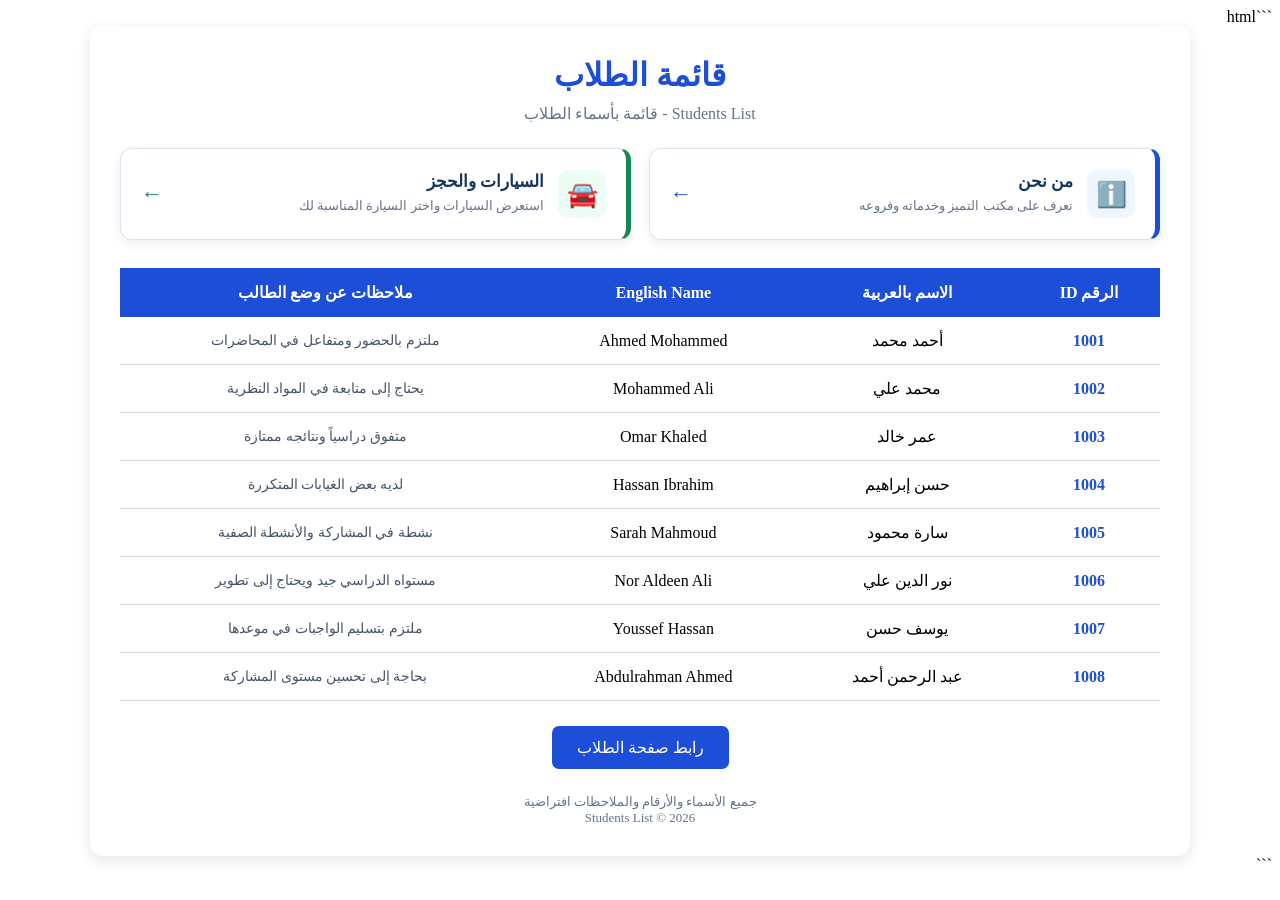
==== index.html @ ab11333c "Rename home.html to index.html" ====
```html
<!DOCTYPE html>
<html lang="ar" dir="rtl">
<head>
    <meta charset="UTF-8">
    <meta name="viewport" content="width=device-width, initial-scale=1.0">
    <title>قائمة الطلاب | Students List</title>

    

    <link rel="stylesheet" href="style.css">
</head>

<body class="students-page">

    <div class="container">

        <h1>قائمة الطلاب</h1>

        <p class="description">
            Students List - قائمة بأسماء الطلاب
        </p>

        
        <nav class="home-page-links" aria-label="روابط صفحات الموقع">
            <a class="home-page-link about-link" href="AboutUs.html">
                <span class="home-link-icon" aria-hidden="true">ℹ️</span>
                <span class="home-link-text">
                    <strong>من نحن</strong>
                    <small>تعرف على مكتب التميز وخدماته وفروعه</small>
                </span>
                <span class="home-link-arrow" aria-hidden="true">←</span>
            </a>

            <a class="home-page-link cars-link" href="Cars.html">
                <span class="home-link-icon" aria-hidden="true">🚘</span>
                <span class="home-link-text">
                    <strong>السيارات والحجز</strong>
                    <small>استعرض السيارات واختر السيارة المناسبة لك</small>
                </span>
                <span class="home-link-arrow" aria-hidden="true">←</span>
            </a>
        </nav>
<table>
            <thead>
                <tr>
                    <th>الرقم ID</th>
                    <th>الاسم بالعربية</th>
                    <th>English Name</th>
                    <th>ملاحظات عن وضع الطالب</th>
                </tr>
            </thead>

            <tbody>
                <tr>
                    <td class="id">1001</td>
                    <td>أحمد محمد</td>
                    <td>Ahmed Mohammed</td>
                    <td class="note">ملتزم بالحضور ومتفاعل في المحاضرات</td>
                </tr>

                <tr>
                    <td class="id">1002</td>
                    <td>محمد علي</td>
                    <td>Mohammed Ali</td>
                    <td class="note">يحتاج إلى متابعة في المواد النظرية</td>
                </tr>

                <tr>
                    <td class="id">1003</td>
                    <td>عمر خالد</td>
                    <td>Omar Khaled</td>
                    <td class="note">متفوق دراسياً ونتائجه ممتازة</td>
                </tr>

                <tr>
                    <td class="id">1004</td>
                    <td>حسن إبراهيم</td>
                    <td>Hassan Ibrahim</td>
                    <td class="note">لديه بعض الغيابات المتكررة</td>
                </tr>

                <tr>
                    <td class="id">1005</td>
                    <td>سارة محمود</td>
                    <td>Sarah Mahmoud</td>
                    <td class="note">نشطة في المشاركة والأنشطة الصفية</td>
                </tr>

                <tr>
                    <td class="id">1006</td>
                    <td>نور الدين علي</td>
                    <td>Nor Aldeen Ali</td>
                    <td class="note">مستواه الدراسي جيد ويحتاج إلى تطوير</td>
                </tr>

                <tr>
                    <td class="id">1007</td>
                    <td>يوسف حسن</td>
                    <td>Youssef Hassan</td>
                    <td class="note">ملتزم بتسليم الواجبات في موعدها</td>
                </tr>

                <tr>
                    <td class="id">1008</td>
                    <td>عبد الرحمن أحمد</td>
                    <td>Abdulrahman Ahmed</td>
                    <td class="note">بحاجة إلى تحسين مستوى المشاركة</td>
                </tr>
            </tbody>
        </table>

        <a href="https://example.com/students"
           class="link" target="_blank">
            رابط صفحة الطلاب
        </a>

        <footer>
            جميع الأسماء والأرقام والملاحظات افتراضية
            <br>
            Students List © 2026
        </footer>

    </div>

</body>
</html>
```
---- style.css ----
/* Shared stylesheet for AboutUs.html, Cars.html and home.html */
/* Each page is scoped by its body class to prevent selector conflicts. */

/* ===== AboutUs.html ===== */

body.about-page * {
margin: 0;
            padding: 0;
            box-sizing: border-box;
}

body.about-page body {
font-family: Tahoma, Arial, sans-serif;
            background: #f4f6f9;
            color: #333;
            line-height: 1.8;
}

body.about-page header {
background: #142b45;
            color: white;
            padding: 20px 8%;
            display: flex;
            justify-content: space-between;
            align-items: center;
            flex-wrap: wrap;
}

body.about-page header h1 {
color: #f5b942;
}

body.about-page nav a {
color: white;
            text-decoration: none;
            margin: 0 12px;
            font-size: 15px;
}

body.about-page nav a:hover {
color: #f5b942;
}

body.about-page .hero {
background: linear-gradient(
                rgba(10, 30, 50, 0.8),
                rgba(10, 30, 50, 0.8)
            ), url("https://images.unsplash.com/photo-1492144534655-ae79c964c9d7?w=1400");
            background-size: cover;
            background-position: center;
            color: white;
            text-align: center;
            padding: 110px 20px;
}

body.about-page .hero h2 {
font-size: 38px;
            margin-bottom: 15px;
            color: #f5b942;
}

body.about-page .hero p {
font-size: 19px;
            margin-bottom: 25px;
}

body.about-page .section {
padding: 55px 8%;
}

body.about-page .section-title {
text-align: center;
            color: #142b45;
            margin-bottom: 35px;
            font-size: 28px;
}

body.about-page .about {
text-align: center;
            max-width: 850px;
            margin: auto;
}

body.about-page .cards {
display: grid;
            grid-template-columns: repeat(auto-fit, minmax(230px, 1fr));
            gap: 25px;
}

body.about-page .card {
background: white;
            padding: 25px;
            border-radius: 12px;
            text-align: center;
            box-shadow: 0 3px 12px rgba(0,0,0,0.08);
            transition: 0.3s;
}

body.about-page .card:hover {
transform: translateY(-6px);
}

body.about-page .card h3 {
color: #142b45;
            margin-bottom: 12px;
}

body.about-page .icon {
font-size: 38px;
            margin-bottom: 10px;
}

body.about-page .branches {
background: #e9eef4;
}

body.about-page .contact {
background: #142b45;
            color: white;
}

body.about-page .contact .section-title {
color: #f5b942;
}

body.about-page .contact .card {
color: #333;
}

body.about-page .contact a {
color: #142b45;
            text-decoration: none;
}

body.about-page footer {
background: #0b1c2d;
            color: white;
            text-align: center;
            padding: 20px;
}

@media (max-width: 700px) {
body.about-page header {
justify-content: center;
                text-align: center;
                gap: 12px;
}

body.about-page nav a {
display: inline-block;
                margin: 5px;
}

body.about-page .hero h2 {
font-size: 27px;
}
}

/* ===== Cars.html ===== */

body.cars-page * {
box-sizing: border-box;
    margin: 0;
    padding: 0;
}

body.cars-page body {
font-family: Arial, sans-serif;
    background: #f1f4f8;
    padding: 30px 15px;
    color: #263445;
}

body.cars-page .container {
max-width: 1150px;
    margin: auto;
}

body.cars-page h1 {
text-align: center;
    color: #17365d;
    margin-bottom: 10px;
}

body.cars-page .description {
text-align: center;
    margin-bottom: 25px;
    color: #667085;
}

body.cars-page .table-wrapper {
overflow-x: auto;
    background: white;
    border-radius: 12px;
    box-shadow: 0 4px 15px #00000012;
}

body.cars-page table {
width: 100%;
    border-collapse: collapse;
    min-width: 850px;
}

body.cars-page th {
background: #17365d;
    color: white;
    padding: 15px 10px;
}

body.cars-page td {
text-align: center;
    padding: 12px 10px;
    border-bottom: 1px solid #e5e7eb;
}

body.cars-page .car-image {
width: 120px;
    height: 75px;
    object-fit: cover;
    border-radius: 8px;
}

body.cars-page .car-name {
font-weight: bold;
    color: #17365d;
}

body.cars-page .price {
color: #198754;
    font-weight: bold;
}

body.cars-page button {
border: none;
    padding: 9px 13px;
    border-radius: 6px;
    cursor: pointer;
    color: white;
    margin: 3px;
    font-size: 13px;
}

body.cars-page .details-btn {
background: #0d6efd;
}

body.cars-page .select-btn {
background: #198754;
}

body.cars-page .continue-btn {
background: #17365d;
    padding: 10px 20px;
}

body.cars-page button:hover {
opacity: 0.85;
}

body.cars-page .details-row {
display: none;
    background: #f8fafc;
}

body.cars-page .details-row td {
padding: 18px;
}

body.cars-page .details-table {
width: 75%;
    min-width: 350px;
    margin: auto;
    border: 1px solid #dce3ec;
    background: white;
}

body.cars-page .details-table th {
background: #e7eef7;
    color: #17365d;
}

body.cars-page .details-table td {
padding: 10px;
}

body.cars-page .details-title {
margin-bottom: 12px;
    color: #17365d;
}

body.cars-page /* نموذج الحجز */

.booking-form {
display: none;
    margin-top: 25px;
    padding: 25px;
    background: white;
    border-radius: 12px;
    box-shadow: 0 4px 15px #00000012;
}

body.cars-page .booking-form h2 {
color: #17365d;
    margin-bottom: 20px;
    text-align: center;
}

body.cars-page .selected-car {
background: #eaf2ff;
    color: #17365d;
    border-radius: 8px;
    padding: 12px;
    margin-bottom: 18px;
    font-weight: bold;
}

body.cars-page .form-grid {
display: grid;
    grid-template-columns: repeat(2, 1fr);
    gap: 16px;
}

body.cars-page .form-group {
display: flex;
    flex-direction: column;
    gap: 7px;
}

body.cars-page .form-group label {
font-weight: bold;
}

body.cars-page .form-group input {
width: 100%;
    padding: 11px;
    border: 1px solid #cbd5e1;
    border-radius: 6px;
    font-size: 15px;
}

body.cars-page .error-message {
color: #dc3545;
    font-size: 13px;
    min-height: 16px;
}

body.cars-page .submit-btn {
background: #198754;
    padding: 11px 25px;
    font-size: 15px;
    margin-top: 20px;
}

body.cars-page /* نافذة ملخص الحجز */

.summary-overlay {
display: none;
    position: fixed;
    inset: 0;
    background: rgba(15, 23, 42, 0.65);
    z-index: 9999;
    align-items: center;
    justify-content: center;
    padding: 15px;
}

body.cars-page .summary-modal {
width: 100%;
    max-width: 520px;
    background: white;
    border-radius: 14px;
    padding: 25px;
    box-shadow: 0 15px 45px #00000035;
}

body.cars-page .summary-modal h2 {
color: #198754;
    text-align: center;
    margin-bottom: 18px;
}

body.cars-page .summary-table {
width: 100%;
    min-width: 0;
    margin: 15px 0;
    border-collapse: collapse;
}

body.cars-page .summary-table th,
body.cars-page .summary-table td {
padding: 11px;
    border: 1px solid #e2e8f0;
    text-align: right;
}

body.cars-page .summary-table th {
width: 42%;
    background: #edf3fa;
    color: #17365d;
}

body.cars-page .summary-total {
color: #198754;
    font-size: 20px;
    font-weight: bold;
    text-align: center;
    margin: 16px 0;
}

body.cars-page .discount-note {
color: #198754;
    text-align: center;
    font-size: 14px;
}

body.cars-page .close-summary-btn {
display: block;
    background: #17365d;
    padding: 11px 25px;
    margin: 18px auto 0;
    min-width: 120px;
}

body.cars-page .footer {
text-align: center;
    margin-top: 25px;
    color: #777;
}

@media (max-width: 600px) {
body.cars-page .form-grid {
grid-template-columns: 1fr;
}

body.cars-page .booking-form {
padding: 17px;
}

body.cars-page .car-image {
width: 90px;
        height: 60px;
}
}

/* ===== home.html ===== */

body.students-page * {
margin: 0;
            padding: 0;
            box-sizing: border-box;
}

body.students-page body {
font-family: Arial, sans-serif;
            background-color: #f1f5f9;
            padding: 30px 15px;
            color: #1e293b;
}

body.students-page .container {
max-width: 1100px;
            margin: auto;
            background: white;
            padding: 30px;
            border-radius: 12px;
            box-shadow: 0 4px 15px rgba(0,0,0,0.1);
}

body.students-page h1 {
text-align: center;
            color: #1d4ed8;
            margin-bottom: 10px;
}

body.students-page .description {
text-align: center;
            color: #64748b;
            margin-bottom: 25px;
}

body.students-page table {
width: 100%;
            border-collapse: collapse;
}

body.students-page th {
background-color: #1d4ed8;
            color: white;
            padding: 15px;
}

body.students-page td {
padding: 14px;
            text-align: center;
            border-bottom: 1px solid #ddd;
}

body.students-page tr:hover td {
background-color: #eff6ff;
}

body.students-page .id {
color: #1d4ed8;
            font-weight: bold;
}

body.students-page .note {
color: #475569;
            font-size: 14px;
}

body.students-page .link {
display: block;
            width: fit-content;
            margin: 25px auto 0;
            padding: 12px 25px;
            background-color: #1d4ed8;
            color: white;
            text-decoration: none;
            border-radius: 7px;
            transition: 0.3s;
}

body.students-page .link:hover {
background-color: #1e40af;
}

body.students-page footer {
text-align: center;
            margin-top: 25px;
            color: #64748b;
            font-size: 13px;
}

@media (max-width: 600px) {
body.students-page .container {
padding: 15px;
                overflow-x: auto;
}

body.students-page table {
min-width: 750px;
}
}

/* Moved from the inline style in Cars.html */
body.cars-page .summary-intro {
    text-align: center;
}



/* Navigation cards added to home.html */
body.students-page .home-page-links {
    display: grid;
    grid-template-columns: repeat(2, minmax(0, 1fr));
    gap: 18px;
    margin: 0 auto 28px;
}

body.students-page .home-page-link {
    display: flex;
    align-items: center;
    gap: 14px;
    min-height: 92px;
    padding: 18px 20px;
    color: #1e293b;
    text-decoration: none;
    background: #ffffff;
    border: 1px solid #dbe5f2;
    border-right: 5px solid #1d4ed8;
    border-radius: 12px;
    box-shadow: 0 3px 12px rgba(15, 23, 42, 0.07);
    transition: transform 0.2s ease, box-shadow 0.2s ease, border-color 0.2s ease;
}

body.students-page .home-page-link:hover {
    transform: translateY(-4px);
    box-shadow: 0 8px 20px rgba(15, 23, 42, 0.12);
    border-color: #93c5fd;
}

body.students-page .cars-link {
    border-right-color: #198754;
}

body.students-page .home-link-icon {
    display: grid;
    place-items: center;
    flex: 0 0 48px;
    width: 48px;
    height: 48px;
    font-size: 25px;
    background: #eff6ff;
    border-radius: 10px;
}

body.students-page .cars-link .home-link-icon {
    background: #ecfdf5;
}

body.students-page .home-link-text {
    display: flex;
    flex: 1;
    flex-direction: column;
    gap: 4px;
}

body.students-page .home-link-text strong {
    color: #17365d;
    font-size: 17px;
}

body.students-page .home-link-text small {
    color: #64748b;
    font-size: 13px;
    line-height: 1.6;
}

body.students-page .home-link-arrow {
    color: #1d4ed8;
    font-size: 22px;
    transition: transform 0.2s ease;
}

body.students-page .cars-link .home-link-arrow {
    color: #198754;
}

body.students-page .home-page-link:hover .home-link-arrow {
    transform: translateX(-4px);
}

@media (max-width: 700px) {
    body.students-page .home-page-links {
        grid-template-columns: 1fr;
    }

    body.students-page .home-page-link {
        padding: 15px;
    }
}
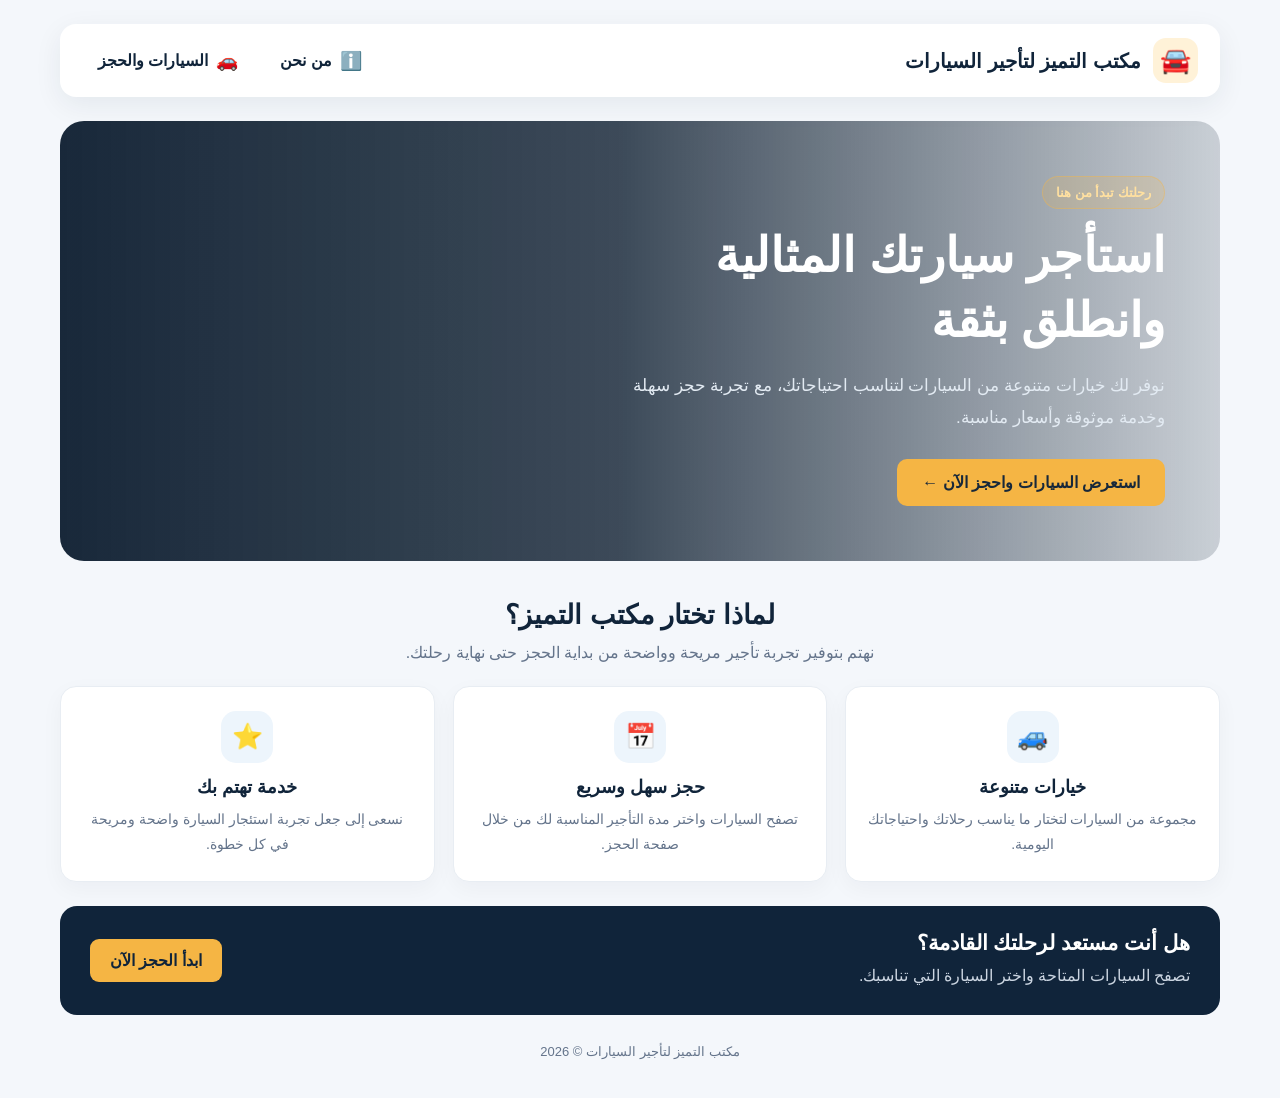
==== commit f5350ffc: "Revise HTML for car rental service Updated the title and content of the HTML page to reflect a car r" ====
--- a/index.html
+++ b/index.html
@@ -1,128 +1,278 @@
-```html
 <!DOCTYPE html>
 <html lang="ar" dir="rtl">
 <head>
     <meta charset="UTF-8">
     <meta name="viewport" content="width=device-width, initial-scale=1.0">
-    <title>قائمة الطلاب | Students List</title>
-
-    
-
+    <title>مكتب التميز لتأجير السيارات</title>
     <link rel="stylesheet" href="style.css">
+    <style>
+        :root {
+            --navy: #10243a;
+            --blue: #1769aa;
+            --gold: #f5b544;
+            --muted: #64748b;
+            --light: #f4f7fb;
+        }
+
+        * { box-sizing: border-box; }
+        body {
+            margin: 0;
+            font-family: Tahoma, Arial, sans-serif;
+            color: var(--navy);
+            background: var(--light);
+        }
+        .rental-home {
+            width: min(1160px, 92%);
+            margin: 0 auto;
+            padding: 24px 0 30px;
+        }
+        .topbar {
+            display: flex;
+            align-items: center;
+            justify-content: space-between;
+            gap: 20px;
+            padding: 14px 22px;
+            background: #fff;
+            border-radius: 16px;
+            box-shadow: 0 8px 28px rgba(16,36,58,.07);
+        }
+        .brand {
+            display: flex;
+            align-items: center;
+            gap: 12px;
+            color: var(--navy);
+            font-size: 20px;
+            font-weight: 800;
+        }
+        .brand-mark {
+            display: grid;
+            place-items: center;
+            width: 45px;
+            height: 45px;
+            color: var(--navy);
+            background: #fff2d8;
+            border-radius: 13px;
+            font-size: 25px;
+        }
+        .home-page-links {
+            display: flex;
+            align-items: center;
+            gap: 10px;
+            flex-wrap: wrap;
+        }
+        .home-page-link {
+            display: inline-flex;
+            align-items: center;
+            gap: 8px;
+            padding: 11px 16px;
+            color: var(--navy);
+            text-decoration: none;
+            font-weight: 700;
+            border-radius: 10px;
+            transition: .2s ease;
+        }
+        .home-page-link:hover {
+            color: var(--blue);
+            background: #edf5fc;
+            transform: translateY(-2px);
+        }
+        .home-link-icon { font-size: 18px; }
+        .hero {
+            position: relative;
+            display: flex;
+            align-items: center;
+            min-height: 390px;
+            margin-top: 24px;
+            padding: 55px;
+            overflow: hidden;
+            color: white;
+            border-radius: 24px;
+            background:
+                linear-gradient(90deg, rgba(8,25,43,.93) 0%, rgba(8,25,43,.78) 48%, rgba(8,25,43,.18) 100%),
+                url("https://images.unsplash.com/photo-1492144534655-ae79c964c9d7?auto=format&fit=crop&w=1800&q=85") center/cover;
+        }
+        .hero-content { max-width: 570px; position: relative; z-index: 1; }
+        .eyebrow {
+            display: inline-block;
+            margin-bottom: 15px;
+            padding: 8px 13px;
+            color: #ffe0a0;
+            background: rgba(245,181,68,.17);
+            border: 1px solid rgba(245,181,68,.4);
+            border-radius: 30px;
+            font-size: 13px;
+            font-weight: 700;
+        }
+        .hero h1 {
+            margin: 0 0 16px;
+            color: white;
+            font-size: clamp(30px, 5vw, 48px);
+            line-height: 1.35;
+        }
+        .hero p {
+            margin: 0 0 25px;
+            color: #e2eaf2;
+            font-size: 17px;
+            line-height: 1.9;
+        }
+        .hero-button {
+            display: inline-block;
+            padding: 14px 25px;
+            color: #17283a;
+            background: var(--gold);
+            border-radius: 10px;
+            text-decoration: none;
+            font-weight: 800;
+            transition: .2s ease;
+        }
+        .hero-button:hover {
+            background: #ffd078;
+            transform: translateY(-2px);
+        }
+        .section-heading {
+            margin: 38px 0 18px;
+            text-align: center;
+        }
+        .section-heading h2 {
+            margin: 0 0 8px;
+            font-size: 27px;
+        }
+        .section-heading p {
+            margin: 0;
+            color: var(--muted);
+            line-height: 1.8;
+        }
+        .benefits {
+            display: grid;
+            grid-template-columns: repeat(3, 1fr);
+            gap: 18px;
+        }
+        .benefit {
+            padding: 24px 20px;
+            text-align: center;
+            background: white;
+            border: 1px solid #e8edf3;
+            border-radius: 16px;
+            box-shadow: 0 7px 22px rgba(16,36,58,.04);
+        }
+        .benefit-icon {
+            display: grid;
+            place-items: center;
+            width: 52px;
+            height: 52px;
+            margin: 0 auto 13px;
+            background: #edf5fc;
+            border-radius: 15px;
+            font-size: 25px;
+        }
+        .benefit h3 { margin: 0 0 9px; font-size: 18px; }
+        .benefit p { margin: 0; color: var(--muted); line-height: 1.8; font-size: 14px; }
+        .bottom-cta {
+            display: flex;
+            align-items: center;
+            justify-content: space-between;
+            gap: 20px;
+            margin-top: 24px;
+            padding: 25px 30px;
+            color: white;
+            background: var(--navy);
+            border-radius: 17px;
+        }
+        .bottom-cta h2 { margin: 0 0 7px; color: white; font-size: 21px; }
+        .bottom-cta p { margin: 0; color: #cbd5e1; line-height: 1.7; }
+        .bottom-cta a {
+            flex-shrink: 0;
+            padding: 12px 20px;
+            color: var(--navy);
+            background: var(--gold);
+            border-radius: 9px;
+            text-decoration: none;
+            font-weight: 800;
+        }
+        footer {
+            padding: 25px 10px 5px;
+            color: var(--muted);
+            text-align: center;
+            font-size: 13px;
+            line-height: 1.8;
+        }
+        @media (max-width: 720px) {
+            .topbar { align-items: flex-start; flex-direction: column; }
+            .hero { min-height: 350px; padding: 30px 24px; background-position: 58% center; }
+            .benefits { grid-template-columns: 1fr; }
+            .bottom-cta { align-items: flex-start; flex-direction: column; }
+        }
+    </style>
 </head>
 
-<body class="students-page">
-
-    <div class="container">
-
-        <h1>قائمة الطلاب</h1>
-
-        <p class="description">
-            Students List - قائمة بأسماء الطلاب
-        </p>
-
-        
-        <nav class="home-page-links" aria-label="روابط صفحات الموقع">
-            <a class="home-page-link about-link" href="AboutUs.html">
-                <span class="home-link-icon" aria-hidden="true">ℹ️</span>
-                <span class="home-link-text">
-                    <strong>من نحن</strong>
-                    <small>تعرف على مكتب التميز وخدماته وفروعه</small>
-                </span>
-                <span class="home-link-arrow" aria-hidden="true">←</span>
-            </a>
-
-            <a class="home-page-link cars-link" href="Cars.html">
-                <span class="home-link-icon" aria-hidden="true">🚘</span>
-                <span class="home-link-text">
-                    <strong>السيارات والحجز</strong>
-                    <small>استعرض السيارات واختر السيارة المناسبة لك</small>
-                </span>
-                <span class="home-link-arrow" aria-hidden="true">←</span>
-            </a>
-        </nav>
-<table>
-            <thead>
-                <tr>
-                    <th>الرقم ID</th>
-                    <th>الاسم بالعربية</th>
-                    <th>English Name</th>
-                    <th>ملاحظات عن وضع الطالب</th>
-                </tr>
-            </thead>
-
-            <tbody>
-                <tr>
-                    <td class="id">1001</td>
-                    <td>أحمد محمد</td>
-                    <td>Ahmed Mohammed</td>
-                    <td class="note">ملتزم بالحضور ومتفاعل في المحاضرات</td>
-                </tr>
-
-                <tr>
-                    <td class="id">1002</td>
-                    <td>محمد علي</td>
-                    <td>Mohammed Ali</td>
-                    <td class="note">يحتاج إلى متابعة في المواد النظرية</td>
-                </tr>
-
-                <tr>
-                    <td class="id">1003</td>
-                    <td>عمر خالد</td>
-                    <td>Omar Khaled</td>
-                    <td class="note">متفوق دراسياً ونتائجه ممتازة</td>
-                </tr>
-
-                <tr>
-                    <td class="id">1004</td>
-                    <td>حسن إبراهيم</td>
-                    <td>Hassan Ibrahim</td>
-                    <td class="note">لديه بعض الغيابات المتكررة</td>
-                </tr>
-
-                <tr>
-                    <td class="id">1005</td>
-                    <td>سارة محمود</td>
-                    <td>Sarah Mahmoud</td>
-                    <td class="note">نشطة في المشاركة والأنشطة الصفية</td>
-                </tr>
-
-                <tr>
-                    <td class="id">1006</td>
-                    <td>نور الدين علي</td>
-                    <td>Nor Aldeen Ali</td>
-                    <td class="note">مستواه الدراسي جيد ويحتاج إلى تطوير</td>
-                </tr>
-
-                <tr>
-                    <td class="id">1007</td>
-                    <td>يوسف حسن</td>
-                    <td>Youssef Hassan</td>
-                    <td class="note">ملتزم بتسليم الواجبات في موعدها</td>
-                </tr>
-
-                <tr>
-                    <td class="id">1008</td>
-                    <td>عبد الرحمن أحمد</td>
-                    <td>Abdulrahman Ahmed</td>
-                    <td class="note">بحاجة إلى تحسين مستوى المشاركة</td>
-                </tr>
-            </tbody>
-        </table>
-
-        <a href="https://example.com/students"
-           class="link" target="_blank">
-            رابط صفحة الطلاب
-        </a>
+<body>
+    <main class="rental-home">
+        <header class="topbar">
+            <div class="brand">
+                <span class="brand-mark" aria-hidden="true">🚘</span>
+                <span>مكتب التميز لتأجير السيارات</span>
+            </div>
+
+            <nav class="home-page-links" aria-label="روابط الموقع">
+                <a class="home-page-link about-link" href="AboutUs.html">
+                    <span class="home-link-icon" aria-hidden="true">ℹ️</span>
+                    <span>من نحن</span>
+                </a>
+                <a class="home-page-link cars-link" href="Cars.html">
+                    <span class="home-link-icon" aria-hidden="true">🚗</span>
+                    <span>السيارات والحجز</span>
+                </a>
+            </nav>
+        </header>
+
+        <section class="hero">
+            <div class="hero-content">
+                <span class="eyebrow">رحلتك تبدأ من هنا</span>
+                <h1>استأجر سيارتك المثالية وانطلق بثقة</h1>
+                <p>
+                    نوفر لك خيارات متنوعة من السيارات لتناسب احتياجاتك،
+                    مع تجربة حجز سهلة وخدمة موثوقة وأسعار مناسبة.
+                </p>
+                <a class="hero-button" href="Cars.html">استعرض السيارات واحجز الآن ←</a>
+            </div>
+        </section>
+
+        <section aria-labelledby="benefits-title">
+            <div class="section-heading">
+                <h2 id="benefits-title">لماذا تختار مكتب التميز؟</h2>
+                <p>نهتم بتوفير تجربة تأجير مريحة وواضحة من بداية الحجز حتى نهاية رحلتك.</p>
+            </div>
+
+            <div class="benefits">
+                <article class="benefit">
+                    <div class="benefit-icon" aria-hidden="true">🚙</div>
+                    <h3>خيارات متنوعة</h3>
+                    <p>مجموعة من السيارات لتختار ما يناسب رحلاتك واحتياجاتك اليومية.</p>
+                </article>
+                <article class="benefit">
+                    <div class="benefit-icon" aria-hidden="true">📅</div>
+                    <h3>حجز سهل وسريع</h3>
+                    <p>تصفح السيارات واختر مدة التأجير المناسبة لك من خلال صفحة الحجز.</p>
+                </article>
+                <article class="benefit">
+                    <div class="benefit-icon" aria-hidden="true">⭐</div>
+                    <h3>خدمة تهتم بك</h3>
+                    <p>نسعى إلى جعل تجربة استئجار السيارة واضحة ومريحة في كل خطوة.</p>
+                </article>
+            </div>
+        </section>
+
+        <section class="bottom-cta">
+            <div>
+                <h2>هل أنت مستعد لرحلتك القادمة؟</h2>
+                <p>تصفح السيارات المتاحة واختر السيارة التي تناسبك.</p>
+            </div>
+            <a href="Cars.html">ابدأ الحجز الآن</a>
+        </section>
 
         <footer>
-            جميع الأسماء والأرقام والملاحظات افتراضية
-            <br>
-            Students List © 2026
+            مكتب التميز لتأجير السيارات © 2026
         </footer>
-
-    </div>
-
+    </main>
 </body>
 </html>
-```
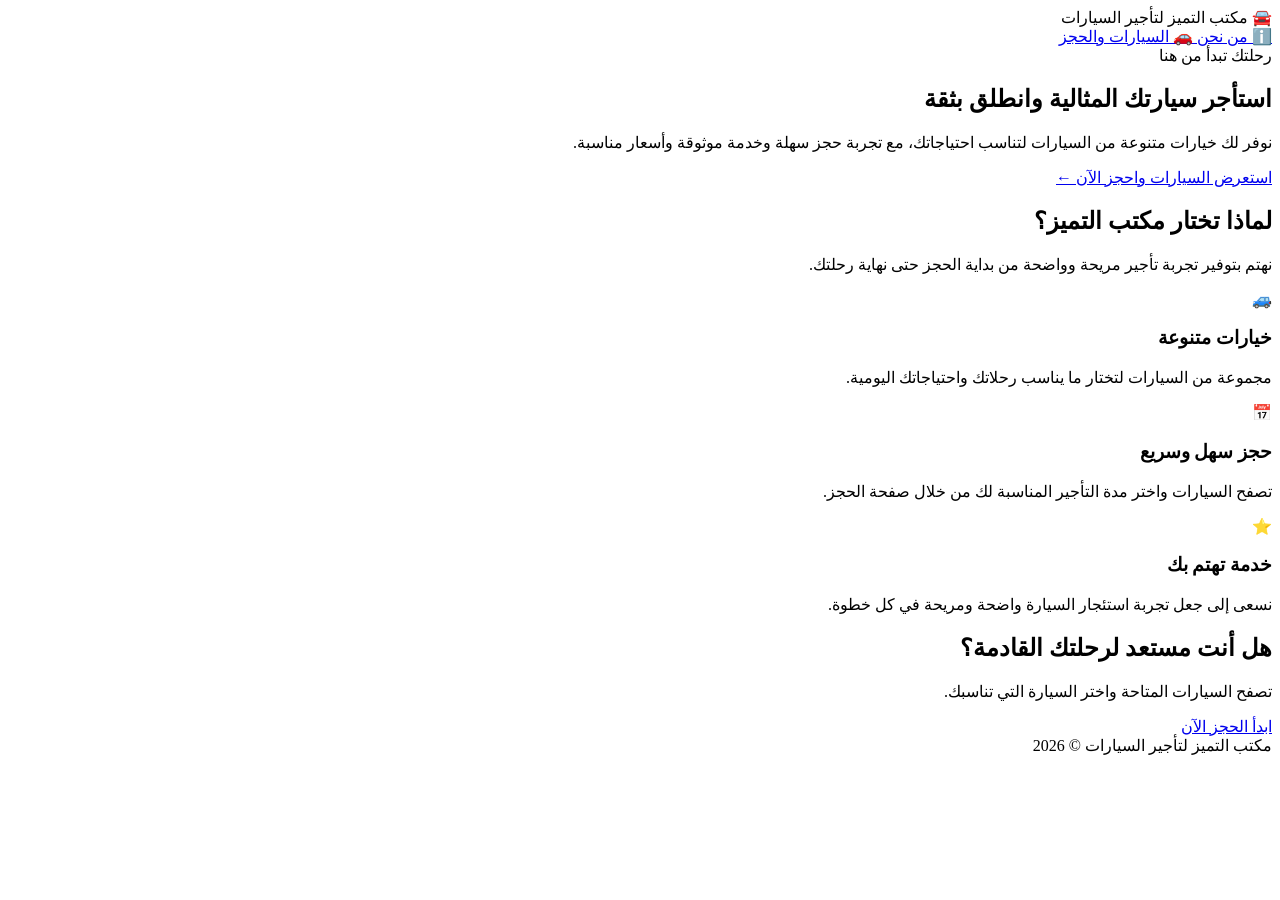
==== commit a42b1d03: "Update index.html" ====
--- a/index.html
+++ b/index.html
@@ -1,278 +1,166 @@
+
 <!DOCTYPE html>
 <html lang="ar" dir="rtl">
+
 <head>
     <meta charset="UTF-8">
     <meta name="viewport" content="width=device-width, initial-scale=1.0">
+
     <title>مكتب التميز لتأجير السيارات</title>
+
+    <!-- ربط ملف CSS الخارجي -->
     <link rel="stylesheet" href="style.css">
-    <style>
-        :root {
-            --navy: #10243a;
-            --blue: #1769aa;
-            --gold: #f5b544;
-            --muted: #64748b;
-            --light: #f4f7fb;
-        }
-
-        * { box-sizing: border-box; }
-        body {
-            margin: 0;
-            font-family: Tahoma, Arial, sans-serif;
-            color: var(--navy);
-            background: var(--light);
-        }
-        .rental-home {
-            width: min(1160px, 92%);
-            margin: 0 auto;
-            padding: 24px 0 30px;
-        }
-        .topbar {
-            display: flex;
-            align-items: center;
-            justify-content: space-between;
-            gap: 20px;
-            padding: 14px 22px;
-            background: #fff;
-            border-radius: 16px;
-            box-shadow: 0 8px 28px rgba(16,36,58,.07);
-        }
-        .brand {
-            display: flex;
-            align-items: center;
-            gap: 12px;
-            color: var(--navy);
-            font-size: 20px;
-            font-weight: 800;
-        }
-        .brand-mark {
-            display: grid;
-            place-items: center;
-            width: 45px;
-            height: 45px;
-            color: var(--navy);
-            background: #fff2d8;
-            border-radius: 13px;
-            font-size: 25px;
-        }
-        .home-page-links {
-            display: flex;
-            align-items: center;
-            gap: 10px;
-            flex-wrap: wrap;
-        }
-        .home-page-link {
-            display: inline-flex;
-            align-items: center;
-            gap: 8px;
-            padding: 11px 16px;
-            color: var(--navy);
-            text-decoration: none;
-            font-weight: 700;
-            border-radius: 10px;
-            transition: .2s ease;
-        }
-        .home-page-link:hover {
-            color: var(--blue);
-            background: #edf5fc;
-            transform: translateY(-2px);
-        }
-        .home-link-icon { font-size: 18px; }
-        .hero {
-            position: relative;
-            display: flex;
-            align-items: center;
-            min-height: 390px;
-            margin-top: 24px;
-            padding: 55px;
-            overflow: hidden;
-            color: white;
-            border-radius: 24px;
-            background:
-                linear-gradient(90deg, rgba(8,25,43,.93) 0%, rgba(8,25,43,.78) 48%, rgba(8,25,43,.18) 100%),
-                url("https://images.unsplash.com/photo-1492144534655-ae79c964c9d7?auto=format&fit=crop&w=1800&q=85") center/cover;
-        }
-        .hero-content { max-width: 570px; position: relative; z-index: 1; }
-        .eyebrow {
-            display: inline-block;
-            margin-bottom: 15px;
-            padding: 8px 13px;
-            color: #ffe0a0;
-            background: rgba(245,181,68,.17);
-            border: 1px solid rgba(245,181,68,.4);
-            border-radius: 30px;
-            font-size: 13px;
-            font-weight: 700;
-        }
-        .hero h1 {
-            margin: 0 0 16px;
-            color: white;
-            font-size: clamp(30px, 5vw, 48px);
-            line-height: 1.35;
-        }
-        .hero p {
-            margin: 0 0 25px;
-            color: #e2eaf2;
-            font-size: 17px;
-            line-height: 1.9;
-        }
-        .hero-button {
-            display: inline-block;
-            padding: 14px 25px;
-            color: #17283a;
-            background: var(--gold);
-            border-radius: 10px;
-            text-decoration: none;
-            font-weight: 800;
-            transition: .2s ease;
-        }
-        .hero-button:hover {
-            background: #ffd078;
-            transform: translateY(-2px);
-        }
-        .section-heading {
-            margin: 38px 0 18px;
-            text-align: center;
-        }
-        .section-heading h2 {
-            margin: 0 0 8px;
-            font-size: 27px;
-        }
-        .section-heading p {
-            margin: 0;
-            color: var(--muted);
-            line-height: 1.8;
-        }
-        .benefits {
-            display: grid;
-            grid-template-columns: repeat(3, 1fr);
-            gap: 18px;
-        }
-        .benefit {
-            padding: 24px 20px;
-            text-align: center;
-            background: white;
-            border: 1px solid #e8edf3;
-            border-radius: 16px;
-            box-shadow: 0 7px 22px rgba(16,36,58,.04);
-        }
-        .benefit-icon {
-            display: grid;
-            place-items: center;
-            width: 52px;
-            height: 52px;
-            margin: 0 auto 13px;
-            background: #edf5fc;
-            border-radius: 15px;
-            font-size: 25px;
-        }
-        .benefit h3 { margin: 0 0 9px; font-size: 18px; }
-        .benefit p { margin: 0; color: var(--muted); line-height: 1.8; font-size: 14px; }
-        .bottom-cta {
-            display: flex;
-            align-items: center;
-            justify-content: space-between;
-            gap: 20px;
-            margin-top: 24px;
-            padding: 25px 30px;
-            color: white;
-            background: var(--navy);
-            border-radius: 17px;
-        }
-        .bottom-cta h2 { margin: 0 0 7px; color: white; font-size: 21px; }
-        .bottom-cta p { margin: 0; color: #cbd5e1; line-height: 1.7; }
-        .bottom-cta a {
-            flex-shrink: 0;
-            padding: 12px 20px;
-            color: var(--navy);
-            background: var(--gold);
-            border-radius: 9px;
-            text-decoration: none;
-            font-weight: 800;
-        }
-        footer {
-            padding: 25px 10px 5px;
-            color: var(--muted);
-            text-align: center;
-            font-size: 13px;
-            line-height: 1.8;
-        }
-        @media (max-width: 720px) {
-            .topbar { align-items: flex-start; flex-direction: column; }
-            .hero { min-height: 350px; padding: 30px 24px; background-position: 58% center; }
-            .benefits { grid-template-columns: 1fr; }
-            .bottom-cta { align-items: flex-start; flex-direction: column; }
-        }
-    </style>
 </head>
 
-<body>
+<body class="home-page">
+
     <main class="rental-home">
+
+        <!-- الشريط العلوي -->
         <header class="topbar">
+
             <div class="brand">
                 <span class="brand-mark" aria-hidden="true">🚘</span>
                 <span>مكتب التميز لتأجير السيارات</span>
             </div>
 
             <nav class="home-page-links" aria-label="روابط الموقع">
+
                 <a class="home-page-link about-link" href="AboutUs.html">
                     <span class="home-link-icon" aria-hidden="true">ℹ️</span>
                     <span>من نحن</span>
                 </a>
+
                 <a class="home-page-link cars-link" href="Cars.html">
                     <span class="home-link-icon" aria-hidden="true">🚗</span>
                     <span>السيارات والحجز</span>
                 </a>
+
             </nav>
+
         </header>
 
+
+        <!-- القسم الرئيسي -->
         <section class="hero">
+
             <div class="hero-content">
+
                 <span class="eyebrow">رحلتك تبدأ من هنا</span>
+
                 <h1>استأجر سيارتك المثالية وانطلق بثقة</h1>
+
                 <p>
                     نوفر لك خيارات متنوعة من السيارات لتناسب احتياجاتك،
                     مع تجربة حجز سهلة وخدمة موثوقة وأسعار مناسبة.
                 </p>
-                <a class="hero-button" href="Cars.html">استعرض السيارات واحجز الآن ←</a>
+
+                <a class="hero-button" href="Cars.html">
+                    استعرض السيارات واحجز الآن ←
+                </a>
+
             </div>
+
         </section>
 
+
+        <!-- قسم المميزات -->
         <section aria-labelledby="benefits-title">
+
             <div class="section-heading">
-                <h2 id="benefits-title">لماذا تختار مكتب التميز؟</h2>
-                <p>نهتم بتوفير تجربة تأجير مريحة وواضحة من بداية الحجز حتى نهاية رحلتك.</p>
+
+                <h2 id="benefits-title">
+                    لماذا تختار مكتب التميز؟
+                </h2>
+
+                <p>
+                    نهتم بتوفير تجربة تأجير مريحة وواضحة من بداية الحجز حتى نهاية رحلتك.
+                </p>
+
             </div>
 
+
             <div class="benefits">
+
+                <!-- الميزة الأولى -->
                 <article class="benefit">
-                    <div class="benefit-icon" aria-hidden="true">🚙</div>
+
+                    <div class="benefit-icon" aria-hidden="true">
+                        🚙
+                    </div>
+
                     <h3>خيارات متنوعة</h3>
-                    <p>مجموعة من السيارات لتختار ما يناسب رحلاتك واحتياجاتك اليومية.</p>
+
+                    <p>
+                        مجموعة من السيارات لتختار ما يناسب رحلاتك واحتياجاتك اليومية.
+                    </p>
+
                 </article>
+
+
+                <!-- الميزة الثانية -->
                 <article class="benefit">
-                    <div class="benefit-icon" aria-hidden="true">📅</div>
+
+                    <div class="benefit-icon" aria-hidden="true">
+                        📅
+                    </div>
+
                     <h3>حجز سهل وسريع</h3>
-                    <p>تصفح السيارات واختر مدة التأجير المناسبة لك من خلال صفحة الحجز.</p>
+
+                    <p>
+                        تصفح السيارات واختر مدة التأجير المناسبة لك من خلال صفحة الحجز.
+                    </p>
+
                 </article>
+
+
+                <!-- الميزة الثالثة -->
                 <article class="benefit">
-                    <div class="benefit-icon" aria-hidden="true">⭐</div>
+
+                    <div class="benefit-icon" aria-hidden="true">
+                        ⭐
+                    </div>
+
                     <h3>خدمة تهتم بك</h3>
-                    <p>نسعى إلى جعل تجربة استئجار السيارة واضحة ومريحة في كل خطوة.</p>
+
+                    <p>
+                        نسعى إلى جعل تجربة استئجار السيارة واضحة ومريحة في كل خطوة.
+                    </p>
+
                 </article>
+
             </div>
+
         </section>
 
+
+        <!-- قسم الحجز -->
         <section class="bottom-cta">
+
             <div>
+
                 <h2>هل أنت مستعد لرحلتك القادمة؟</h2>
-                <p>تصفح السيارات المتاحة واختر السيارة التي تناسبك.</p>
+
+                <p>
+                    تصفح السيارات المتاحة واختر السيارة التي تناسبك.
+                </p>
+
             </div>
-            <a href="Cars.html">ابدأ الحجز الآن</a>
+
+            <a href="Cars.html">
+                ابدأ الحجز الآن
+            </a>
+
         </section>
 
+
+        <!-- تذييل الصفحة -->
         <footer>
             مكتب التميز لتأجير السيارات © 2026
         </footer>
+
     </main>
+
 </body>
+
 </html>
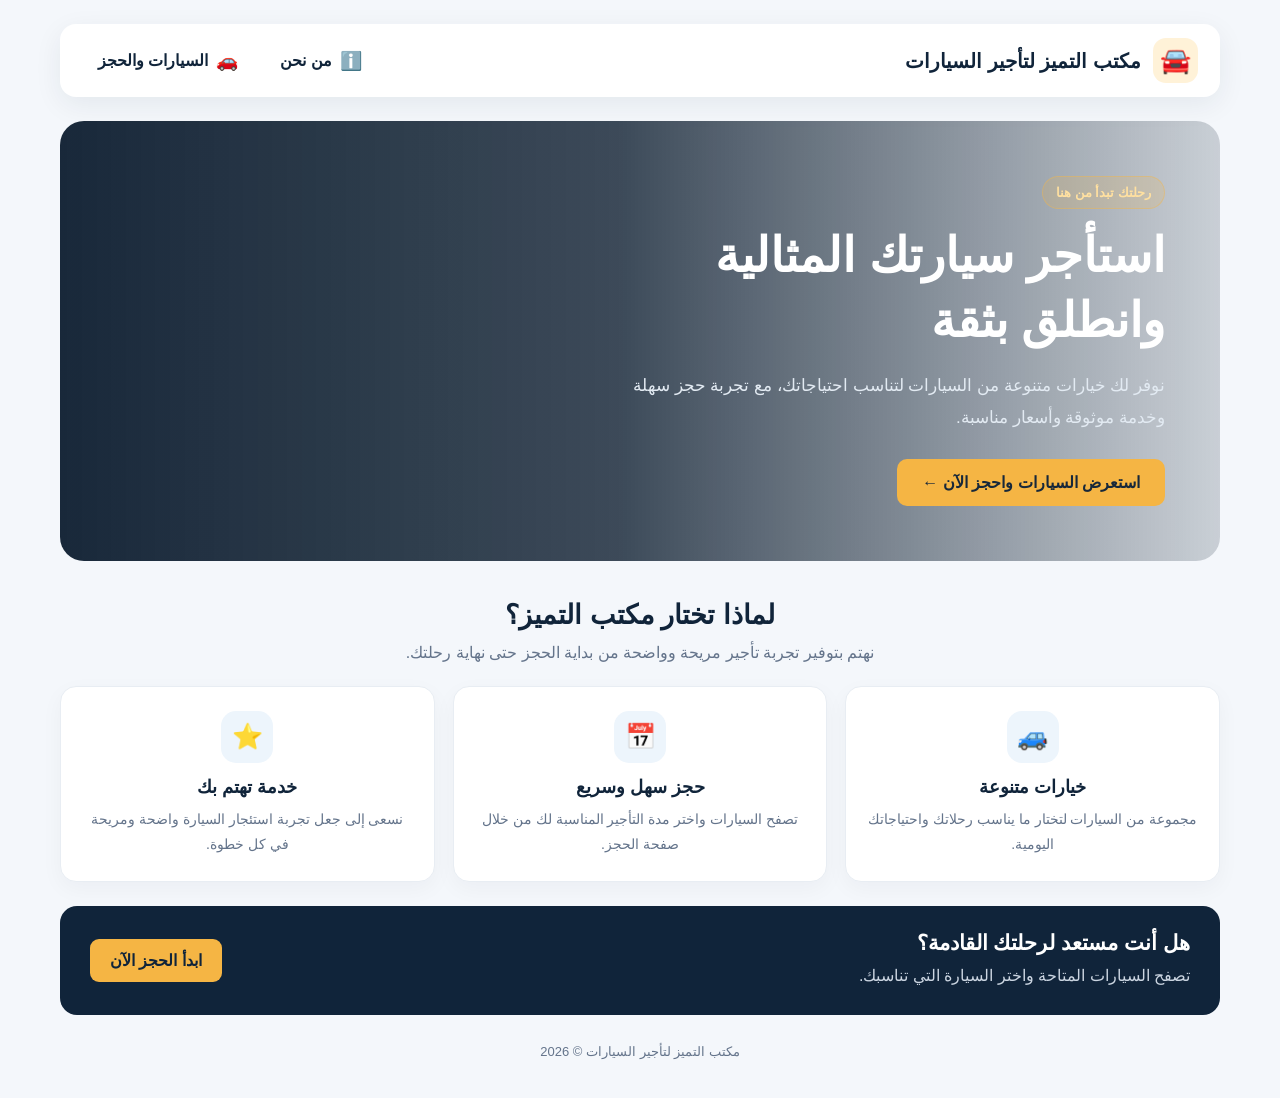
==== commit 219fcd24: "Update index.html" ====
--- a/index.html
+++ b/index.html
@@ -1,14 +1,12 @@
-
 <!DOCTYPE html>
 <html lang="ar" dir="rtl">
 
 <head>
     <meta charset="UTF-8">
     <meta name="viewport" content="width=device-width, initial-scale=1.0">
-
+    <meta name="description" content="مكتب التميز لتأجير السيارات - خيارات متنوعة وتجربة حجز سهلة ومريحة.">
+    <meta name="theme-color" content="#102a43">
     <title>مكتب التميز لتأجير السيارات</title>
-
-    <!-- ربط ملف CSS الخارجي -->
     <link rel="stylesheet" href="style.css">
 </head>
 
@@ -16,145 +14,73 @@
 
     <main class="rental-home">
 
-        <!-- الشريط العلوي -->
         <header class="topbar">
-
             <div class="brand">
                 <span class="brand-mark" aria-hidden="true">🚘</span>
                 <span>مكتب التميز لتأجير السيارات</span>
             </div>
 
             <nav class="home-page-links" aria-label="روابط الموقع">
-
                 <a class="home-page-link about-link" href="AboutUs.html">
                     <span class="home-link-icon" aria-hidden="true">ℹ️</span>
                     <span>من نحن</span>
                 </a>
-
                 <a class="home-page-link cars-link" href="Cars.html">
                     <span class="home-link-icon" aria-hidden="true">🚗</span>
                     <span>السيارات والحجز</span>
                 </a>
-
             </nav>
-
         </header>
 
-
-        <!-- القسم الرئيسي -->
-        <section class="hero">
-
+        <section class="hero" aria-labelledby="hero-title">
             <div class="hero-content">
-
                 <span class="eyebrow">رحلتك تبدأ من هنا</span>
-
-                <h1>استأجر سيارتك المثالية وانطلق بثقة</h1>
-
+                <h1 id="hero-title">استأجر سيارتك المثالية وانطلق بثقة</h1>
                 <p>
                     نوفر لك خيارات متنوعة من السيارات لتناسب احتياجاتك،
                     مع تجربة حجز سهلة وخدمة موثوقة وأسعار مناسبة.
                 </p>
+                <a class="hero-button" href="Cars.html">
+                    استعرض السيارات واحجز الآن <span aria-hidden="true">←</span>
+                </a>
+            </div>
+        </section>
 
-                <a class="hero-button" href="Cars.html">
-                    استعرض السيارات واحجز الآن ←
-                </a>
-
+        <section aria-labelledby="benefits-title">
+            <div class="section-heading">
+                <h2 id="benefits-title">لماذا تختار مكتب التميز؟</h2>
+                <p>نهتم بتوفير تجربة تأجير مريحة وواضحة من بداية الحجز حتى نهاية رحلتك.</p>
             </div>
 
+            <div class="benefits">
+                <article class="benefit">
+                    <div class="benefit-icon" aria-hidden="true">🚙</div>
+                    <h3>خيارات متنوعة</h3>
+                    <p>مجموعة من السيارات لتختار ما يناسب رحلاتك واحتياجاتك اليومية.</p>
+                </article>
+
+                <article class="benefit">
+                    <div class="benefit-icon" aria-hidden="true">📅</div>
+                    <h3>حجز سهل وسريع</h3>
+                    <p>تصفح السيارات واختر مدة التأجير المناسبة لك من خلال صفحة الحجز.</p>
+                </article>
+
+                <article class="benefit">
+                    <div class="benefit-icon" aria-hidden="true">⭐</div>
+                    <h3>خدمة تهتم بك</h3>
+                    <p>نسعى إلى جعل تجربة استئجار السيارة واضحة ومريحة في كل خطوة.</p>
+                </article>
+            </div>
         </section>
 
-
-        <!-- قسم المميزات -->
-        <section aria-labelledby="benefits-title">
-
-            <div class="section-heading">
-
-                <h2 id="benefits-title">
-                    لماذا تختار مكتب التميز؟
-                </h2>
-
-                <p>
-                    نهتم بتوفير تجربة تأجير مريحة وواضحة من بداية الحجز حتى نهاية رحلتك.
-                </p>
-
+        <section class="bottom-cta" aria-labelledby="cta-title">
+            <div>
+                <h2 id="cta-title">هل أنت مستعد لرحلتك القادمة؟</h2>
+                <p>تصفح السيارات المتاحة واختر السيارة التي تناسبك.</p>
             </div>
-
-
-            <div class="benefits">
-
-                <!-- الميزة الأولى -->
-                <article class="benefit">
-
-                    <div class="benefit-icon" aria-hidden="true">
-                        🚙
-                    </div>
-
-                    <h3>خيارات متنوعة</h3>
-
-                    <p>
-                        مجموعة من السيارات لتختار ما يناسب رحلاتك واحتياجاتك اليومية.
-                    </p>
-
-                </article>
-
-
-                <!-- الميزة الثانية -->
-                <article class="benefit">
-
-                    <div class="benefit-icon" aria-hidden="true">
-                        📅
-                    </div>
-
-                    <h3>حجز سهل وسريع</h3>
-
-                    <p>
-                        تصفح السيارات واختر مدة التأجير المناسبة لك من خلال صفحة الحجز.
-                    </p>
-
-                </article>
-
-
-                <!-- الميزة الثالثة -->
-                <article class="benefit">
-
-                    <div class="benefit-icon" aria-hidden="true">
-                        ⭐
-                    </div>
-
-                    <h3>خدمة تهتم بك</h3>
-
-                    <p>
-                        نسعى إلى جعل تجربة استئجار السيارة واضحة ومريحة في كل خطوة.
-                    </p>
-
-                </article>
-
-            </div>
-
+            <a href="Cars.html">ابدأ الحجز الآن</a>
         </section>
 
-
-        <!-- قسم الحجز -->
-        <section class="bottom-cta">
-
-            <div>
-
-                <h2>هل أنت مستعد لرحلتك القادمة؟</h2>
-
-                <p>
-                    تصفح السيارات المتاحة واختر السيارة التي تناسبك.
-                </p>
-
-            </div>
-
-            <a href="Cars.html">
-                ابدأ الحجز الآن
-            </a>
-
-        </section>
-
-
-        <!-- تذييل الصفحة -->
         <footer>
             مكتب التميز لتأجير السيارات © 2026
         </footer>
@@ -162,5 +88,4 @@
     </main>
 
 </body>
-
 </html>
--- a/style.css
+++ b/style.css
@@ -1,237 +1,237 @@
 /* Shared stylesheet for AboutUs.html, Cars.html and home.html */
-/* Each page is scoped by its body class to prevent selector conflicts. */
 
 /* ===== AboutUs.html ===== */
 
 body.about-page * {
-margin: 0;
-            padding: 0;
-            box-sizing: border-box;
-}
-
-body.about-page body {
-font-family: Tahoma, Arial, sans-serif;
-            background: #f4f6f9;
-            color: #333;
-            line-height: 1.8;
-}
-
-body.about-page header {
-background: #142b45;
-            color: white;
-            padding: 20px 8%;
-            display: flex;
-            justify-content: space-between;
-            align-items: center;
-            flex-wrap: wrap;
-}
-
-body.about-page header h1 {
-color: #f5b942;
-}
-
-body.about-page nav a {
-color: white;
-            text-decoration: none;
-            margin: 0 12px;
-            font-size: 15px;
-}
-
-body.about-page nav a:hover {
-color: #f5b942;
-}
-
-body.about-page .hero {
-background: linear-gradient(
-                rgba(10, 30, 50, 0.8),
-                rgba(10, 30, 50, 0.8)
-            ), url("https://images.unsplash.com/photo-1492144534655-ae79c964c9d7?w=1400");
-            background-size: cover;
-            background-position: center;
-            color: white;
-            text-align: center;
-            padding: 110px 20px;
-}
-
-body.about-page .hero h2 {
-font-size: 38px;
-            margin-bottom: 15px;
-            color: #f5b942;
-}
-
-body.about-page .hero p {
-font-size: 19px;
-            margin-bottom: 25px;
-}
-
-body.about-page .section {
-padding: 55px 8%;
-}
-
-body.about-page .section-title {
-text-align: center;
-            color: #142b45;
-            margin-bottom: 35px;
-            font-size: 28px;
-}
-
-body.about-page .about {
-text-align: center;
-            max-width: 850px;
-            margin: auto;
-}
-
-body.about-page .cards {
-display: grid;
-            grid-template-columns: repeat(auto-fit, minmax(230px, 1fr));
-            gap: 25px;
-}
-
-body.about-page .card {
-background: white;
-            padding: 25px;
-            border-radius: 12px;
-            text-align: center;
-            box-shadow: 0 3px 12px rgba(0,0,0,0.08);
-            transition: 0.3s;
-}
-
-body.about-page .card:hover {
-transform: translateY(-6px);
-}
-
-body.about-page .card h3 {
-color: #142b45;
-            margin-bottom: 12px;
-}
-
-body.about-page .icon {
-font-size: 38px;
-            margin-bottom: 10px;
-}
-
-body.about-page .branches {
-background: #e9eef4;
-}
-
-body.about-page .contact {
-background: #142b45;
-            color: white;
-}
-
-body.about-page .contact .section-title {
-color: #f5b942;
-}
-
-body.about-page .contact .card {
-color: #333;
-}
-
-body.about-page .contact a {
-color: #142b45;
-            text-decoration: none;
-}
-
-body.about-page footer {
-background: #0b1c2d;
-            color: white;
-            text-align: center;
-            padding: 20px;
-}
-
-@media (max-width: 700px) {
-body.about-page header {
-justify-content: center;
-                text-align: center;
-                gap: 12px;
-}
-
-body.about-page nav a {
-display: inline-block;
-                margin: 5px;
-}
-
-body.about-page .hero h2 {
-font-size: 27px;
-}
-}
-
-/* ===== Cars.html ===== */
-
-body.cars-page * {
-box-sizing: border-box;
     margin: 0;
     padding: 0;
-}
-
-body.cars-page body {
-font-family: Arial, sans-serif;
+    box-sizing: border-box;
+}
+
+body.about-page {
+    font-family: Tahoma, Arial, sans-serif;
+    background: #f4f6f9;
+    color: #333;
+    line-height: 1.8;
+}
+
+body.about-page header {
+    background: #142b45;
+    color: white;
+    padding: 20px 8%;
+    display: flex;
+    justify-content: space-between;
+    align-items: center;
+    flex-wrap: wrap;
+}
+
+body.about-page header h1 {
+    color: #f5b942;
+}
+
+body.about-page nav a {
+    color: white;
+    text-decoration: none;
+    margin: 0 12px;
+    font-size: 15px;
+}
+
+body.about-page nav a:hover {
+    color: #f5b942;
+}
+
+body.about-page .hero {
+    background: linear-gradient(
+        rgba(10, 30, 50, 0.8),
+        rgba(10, 30, 50, 0.8)
+    ), url("https://images.unsplash.com/photo-1492144534655-ae79c964c9d7?w=1400");
+    background-size: cover;
+    background-position: center;
+    color: white;
+    text-align: center;
+    padding: 110px 20px;
+}
+
+body.about-page .hero h2 {
+    font-size: 38px;
+    margin-bottom: 15px;
+    color: #f5b942;
+}
+
+body.about-page .hero p {
+    font-size: 19px;
+    margin-bottom: 25px;
+}
+
+body.about-page .section {
+    padding: 55px 8%;
+}
+
+body.about-page .section-title {
+    text-align: center;
+    color: #142b45;
+    margin-bottom: 35px;
+    font-size: 28px;
+}
+
+body.about-page .about {
+    text-align: center;
+    max-width: 850px;
+    margin: auto;
+}
+
+body.about-page .cards {
+    display: grid;
+    grid-template-columns: repeat(auto-fit, minmax(230px, 1fr));
+    gap: 25px;
+}
+
+body.about-page .card {
+    background: white;
+    padding: 25px;
+    border-radius: 12px;
+    text-align: center;
+    box-shadow: 0 3px 12px rgba(0,0,0,0.08);
+    transition: 0.3s;
+}
+
+body.about-page .card:hover {
+    transform: translateY(-6px);
+}
+
+body.about-page .card h3 {
+    color: #142b45;
+    margin-bottom: 12px;
+}
+
+body.about-page .icon {
+    font-size: 38px;
+    margin-bottom: 10px;
+}
+
+body.about-page .branches {
+    background: #e9eef4;
+}
+
+body.about-page .contact {
+    background: #142b45;
+    color: white;
+}
+
+body.about-page .contact .section-title {
+    color: #f5b942;
+}
+
+body.about-page .contact .card {
+    color: #333;
+}
+
+body.about-page .contact a {
+    color: #142b45;
+    text-decoration: none;
+}
+
+body.about-page footer {
+    background: #0b1c2d;
+    color: white;
+    text-align: center;
+    padding: 20px;
+}
+
+@media (max-width: 700px) {
+    body.about-page header {
+        justify-content: center;
+        text-align: center;
+        gap: 12px;
+    }
+
+    body.about-page nav a {
+        display: inline-block;
+        margin: 5px;
+    }
+
+    body.about-page .hero h2 {
+        font-size: 27px;
+    }
+}
+
+
+/* ===== Cars.html ===== */
+
+body.cars-page * {
+    box-sizing: border-box;
+    margin: 0;
+    padding: 0;
+}
+
+body.cars-page {
+    font-family: Arial, sans-serif;
     background: #f1f4f8;
     padding: 30px 15px;
     color: #263445;
 }
 
 body.cars-page .container {
-max-width: 1150px;
+    max-width: 1150px;
     margin: auto;
 }
 
 body.cars-page h1 {
-text-align: center;
+    text-align: center;
     color: #17365d;
     margin-bottom: 10px;
 }
 
 body.cars-page .description {
-text-align: center;
+    text-align: center;
     margin-bottom: 25px;
     color: #667085;
 }
 
 body.cars-page .table-wrapper {
-overflow-x: auto;
+    overflow-x: auto;
     background: white;
     border-radius: 12px;
     box-shadow: 0 4px 15px #00000012;
 }
 
 body.cars-page table {
-width: 100%;
+    width: 100%;
     border-collapse: collapse;
     min-width: 850px;
 }
 
 body.cars-page th {
-background: #17365d;
+    background: #17365d;
     color: white;
     padding: 15px 10px;
 }
 
 body.cars-page td {
-text-align: center;
+    text-align: center;
     padding: 12px 10px;
     border-bottom: 1px solid #e5e7eb;
 }
 
 body.cars-page .car-image {
-width: 120px;
+    width: 120px;
     height: 75px;
     object-fit: cover;
     border-radius: 8px;
 }
 
 body.cars-page .car-name {
-font-weight: bold;
+    font-weight: bold;
     color: #17365d;
 }
 
 body.cars-page .price {
-color: #198754;
+    color: #198754;
     font-weight: bold;
 }
 
 body.cars-page button {
-border: none;
+    border: none;
     padding: 9px 13px;
     border-radius: 6px;
     cursor: pointer;
@@ -241,33 +241,33 @@
 }
 
 body.cars-page .details-btn {
-background: #0d6efd;
+    background: #0d6efd;
 }
 
 body.cars-page .select-btn {
-background: #198754;
+    background: #198754;
 }
 
 body.cars-page .continue-btn {
-background: #17365d;
+    background: #17365d;
     padding: 10px 20px;
 }
 
 body.cars-page button:hover {
-opacity: 0.85;
+    opacity: 0.85;
 }
 
 body.cars-page .details-row {
-display: none;
+    display: none;
     background: #f8fafc;
 }
 
 body.cars-page .details-row td {
-padding: 18px;
+    padding: 18px;
 }
 
 body.cars-page .details-table {
-width: 75%;
+    width: 75%;
     min-width: 350px;
     margin: auto;
     border: 1px solid #dce3ec;
@@ -275,23 +275,23 @@
 }
 
 body.cars-page .details-table th {
-background: #e7eef7;
+    background: #e7eef7;
     color: #17365d;
 }
 
 body.cars-page .details-table td {
-padding: 10px;
+    padding: 10px;
 }
 
 body.cars-page .details-title {
-margin-bottom: 12px;
+    margin-bottom: 12px;
     color: #17365d;
 }
 
-body.cars-page /* نموذج الحجز */
-
-.booking-form {
-display: none;
+/* نموذج الحجز */
+
+body.cars-page .booking-form {
+    display: none;
     margin-top: 25px;
     padding: 25px;
     background: white;
@@ -300,13 +300,13 @@
 }
 
 body.cars-page .booking-form h2 {
-color: #17365d;
+    color: #17365d;
     margin-bottom: 20px;
     text-align: center;
 }
 
 body.cars-page .selected-car {
-background: #eaf2ff;
+    background: #eaf2ff;
     color: #17365d;
     border-radius: 8px;
     padding: 12px;
@@ -315,23 +315,23 @@
 }
 
 body.cars-page .form-grid {
-display: grid;
+    display: grid;
     grid-template-columns: repeat(2, 1fr);
     gap: 16px;
 }
 
 body.cars-page .form-group {
-display: flex;
+    display: flex;
     flex-direction: column;
     gap: 7px;
 }
 
 body.cars-page .form-group label {
-font-weight: bold;
+    font-weight: bold;
 }
 
 body.cars-page .form-group input {
-width: 100%;
+    width: 100%;
     padding: 11px;
     border: 1px solid #cbd5e1;
     border-radius: 6px;
@@ -339,22 +339,22 @@
 }
 
 body.cars-page .error-message {
-color: #dc3545;
+    color: #dc3545;
     font-size: 13px;
     min-height: 16px;
 }
 
 body.cars-page .submit-btn {
-background: #198754;
+    background: #198754;
     padding: 11px 25px;
     font-size: 15px;
     margin-top: 20px;
 }
 
-body.cars-page /* نافذة ملخص الحجز */
-
-.summary-overlay {
-display: none;
+/* نافذة ملخص الحجز */
+
+body.cars-page .summary-overlay {
+    display: none;
     position: fixed;
     inset: 0;
     background: rgba(15, 23, 42, 0.65);
@@ -365,7 +365,7 @@
 }
 
 body.cars-page .summary-modal {
-width: 100%;
+    width: 100%;
     max-width: 520px;
     background: white;
     border-radius: 14px;
@@ -374,13 +374,13 @@
 }
 
 body.cars-page .summary-modal h2 {
-color: #198754;
+    color: #198754;
     text-align: center;
     margin-bottom: 18px;
 }
 
 body.cars-page .summary-table {
-width: 100%;
+    width: 100%;
     min-width: 0;
     margin: 15px 0;
     border-collapse: collapse;
@@ -388,19 +388,19 @@
 
 body.cars-page .summary-table th,
 body.cars-page .summary-table td {
-padding: 11px;
+    padding: 11px;
     border: 1px solid #e2e8f0;
     text-align: right;
 }
 
 body.cars-page .summary-table th {
-width: 42%;
+    width: 42%;
     background: #edf3fa;
     color: #17365d;
 }
 
 body.cars-page .summary-total {
-color: #198754;
+    color: #198754;
     font-size: 20px;
     font-weight: bold;
     text-align: center;
@@ -408,13 +408,13 @@
 }
 
 body.cars-page .discount-note {
-color: #198754;
+    color: #198754;
     text-align: center;
     font-size: 14px;
 }
 
 body.cars-page .close-summary-btn {
-display: block;
+    display: block;
     background: #17365d;
     padding: 11px 25px;
     margin: 18px auto 0;
@@ -422,221 +422,288 @@
 }
 
 body.cars-page .footer {
-text-align: center;
+    text-align: center;
     margin-top: 25px;
     color: #777;
 }
 
+body.cars-page .summary-intro {
+    text-align: center;
+}
+
 @media (max-width: 600px) {
-body.cars-page .form-grid {
-grid-template-columns: 1fr;
-}
-
-body.cars-page .booking-form {
-padding: 17px;
-}
-
-body.cars-page .car-image {
-width: 90px;
+    body.cars-page .form-grid {
+        grid-template-columns: 1fr;
+    }
+
+    body.cars-page .booking-form {
+        padding: 17px;
+    }
+
+    body.cars-page .car-image {
+        width: 90px;
         height: 60px;
-}
-}
-
-/* ===== home.html ===== */
-
-body.students-page * {
-margin: 0;
-            padding: 0;
-            box-sizing: border-box;
-}
-
-body.students-page body {
-font-family: Arial, sans-serif;
-            background-color: #f1f5f9;
-            padding: 30px 15px;
-            color: #1e293b;
-}
-
-body.students-page .container {
-max-width: 1100px;
-            margin: auto;
-            background: white;
-            padding: 30px;
-            border-radius: 12px;
-            box-shadow: 0 4px 15px rgba(0,0,0,0.1);
-}
-
-body.students-page h1 {
-text-align: center;
-            color: #1d4ed8;
-            margin-bottom: 10px;
-}
-
-body.students-page .description {
-text-align: center;
-            color: #64748b;
-            margin-bottom: 25px;
-}
-
-body.students-page table {
-width: 100%;
-            border-collapse: collapse;
-}
-
-body.students-page th {
-background-color: #1d4ed8;
-            color: white;
-            padding: 15px;
-}
-
-body.students-page td {
-padding: 14px;
-            text-align: center;
-            border-bottom: 1px solid #ddd;
-}
-
-body.students-page tr:hover td {
-background-color: #eff6ff;
-}
-
-body.students-page .id {
-color: #1d4ed8;
-            font-weight: bold;
-}
-
-body.students-page .note {
-color: #475569;
-            font-size: 14px;
-}
-
-body.students-page .link {
-display: block;
-            width: fit-content;
-            margin: 25px auto 0;
-            padding: 12px 25px;
-            background-color: #1d4ed8;
-            color: white;
-            text-decoration: none;
-            border-radius: 7px;
-            transition: 0.3s;
-}
-
-body.students-page .link:hover {
-background-color: #1e40af;
-}
-
-body.students-page footer {
-text-align: center;
-            margin-top: 25px;
-            color: #64748b;
-            font-size: 13px;
-}
-
-@media (max-width: 600px) {
-body.students-page .container {
-padding: 15px;
-                overflow-x: auto;
-}
-
-body.students-page table {
-min-width: 750px;
-}
-}
-
-/* Moved from the inline style in Cars.html */
-body.cars-page .summary-intro {
-    text-align: center;
-}
-
-
-
-/* Navigation cards added to home.html */
-body.students-page .home-page-links {
-    display: grid;
-    grid-template-columns: repeat(2, minmax(0, 1fr));
-    gap: 18px;
-    margin: 0 auto 28px;
-}
-
-body.students-page .home-page-link {
+    }
+}
+
+
+/* ===== home.html - مكتب التميز لتأجير السيارات ===== */
+
+body.home-page * {
+    box-sizing: border-box;
+}
+
+body.home-page {
+    margin: 0;
+    font-family: Tahoma, Arial, sans-serif;
+    color: #10243a;
+    background: #f4f7fb;
+}
+
+body.home-page .rental-home {
+    width: min(1160px, 92%);
+    margin: 0 auto;
+    padding: 24px 0 30px;
+}
+
+body.home-page .topbar {
     display: flex;
     align-items: center;
-    gap: 14px;
-    min-height: 92px;
-    padding: 18px 20px;
-    color: #1e293b;
-    text-decoration: none;
-    background: #ffffff;
-    border: 1px solid #dbe5f2;
-    border-right: 5px solid #1d4ed8;
-    border-radius: 12px;
-    box-shadow: 0 3px 12px rgba(15, 23, 42, 0.07);
-    transition: transform 0.2s ease, box-shadow 0.2s ease, border-color 0.2s ease;
-}
-
-body.students-page .home-page-link:hover {
-    transform: translateY(-4px);
-    box-shadow: 0 8px 20px rgba(15, 23, 42, 0.12);
-    border-color: #93c5fd;
-}
-
-body.students-page .cars-link {
-    border-right-color: #198754;
-}
-
-body.students-page .home-link-icon {
+    justify-content: space-between;
+    gap: 20px;
+    padding: 14px 22px;
+    background: #fff;
+    border-radius: 16px;
+    box-shadow: 0 8px 28px rgba(16,36,58,.07);
+}
+
+body.home-page .brand {
+    display: flex;
+    align-items: center;
+    gap: 12px;
+    color: #10243a;
+    font-size: 20px;
+    font-weight: 800;
+}
+
+body.home-page .brand-mark {
     display: grid;
     place-items: center;
-    flex: 0 0 48px;
-    width: 48px;
-    height: 48px;
+    width: 45px;
+    height: 45px;
+    color: #10243a;
+    background: #fff2d8;
+    border-radius: 13px;
     font-size: 25px;
-    background: #eff6ff;
+}
+
+body.home-page .home-page-links {
+    display: flex;
+    align-items: center;
+    gap: 10px;
+    flex-wrap: wrap;
+}
+
+body.home-page .home-page-link {
+    display: inline-flex;
+    align-items: center;
+    gap: 8px;
+    padding: 11px 16px;
+    color: #10243a;
+    text-decoration: none;
+    font-weight: 700;
     border-radius: 10px;
-}
-
-body.students-page .cars-link .home-link-icon {
-    background: #ecfdf5;
-}
-
-body.students-page .home-link-text {
+    transition: .2s ease;
+}
+
+body.home-page .home-page-link:hover {
+    color: #1769aa;
+    background: #edf5fc;
+    transform: translateY(-2px);
+}
+
+body.home-page .home-link-icon {
+    font-size: 18px;
+}
+
+body.home-page .hero {
+    position: relative;
     display: flex;
-    flex: 1;
-    flex-direction: column;
-    gap: 4px;
-}
-
-body.students-page .home-link-text strong {
-    color: #17365d;
+    align-items: center;
+    min-height: 390px;
+    margin-top: 24px;
+    padding: 55px;
+    overflow: hidden;
+    color: white;
+    border-radius: 24px;
+    background:
+        linear-gradient(90deg, rgba(8,25,43,.93) 0%, rgba(8,25,43,.78) 48%, rgba(8,25,43,.18) 100%),
+        url("https://images.unsplash.com/photo-1492144534655-ae79c964c9d7?auto=format&fit=crop&w=1800&q=85") center/cover;
+}
+
+body.home-page .hero-content {
+    max-width: 570px;
+    position: relative;
+    z-index: 1;
+}
+
+body.home-page .eyebrow {
+    display: inline-block;
+    margin-bottom: 15px;
+    padding: 8px 13px;
+    color: #ffe0a0;
+    background: rgba(245,181,68,.17);
+    border: 1px solid rgba(245,181,68,.4);
+    border-radius: 30px;
+    font-size: 13px;
+    font-weight: 700;
+}
+
+body.home-page .hero h1 {
+    margin: 0 0 16px;
+    color: white;
+    font-size: clamp(30px, 5vw, 48px);
+    line-height: 1.35;
+}
+
+body.home-page .hero p {
+    margin: 0 0 25px;
+    color: #e2eaf2;
     font-size: 17px;
-}
-
-body.students-page .home-link-text small {
+    line-height: 1.9;
+}
+
+body.home-page .hero-button {
+    display: inline-block;
+    padding: 14px 25px;
+    color: #17283a;
+    background: #f5b544;
+    border-radius: 10px;
+    text-decoration: none;
+    font-weight: 800;
+    transition: .2s ease;
+}
+
+body.home-page .hero-button:hover {
+    background: #ffd078;
+    transform: translateY(-2px);
+}
+
+body.home-page .section-heading {
+    margin: 38px 0 18px;
+    text-align: center;
+}
+
+body.home-page .section-heading h2 {
+    margin: 0 0 8px;
+    font-size: 27px;
+}
+
+body.home-page .section-heading p {
+    margin: 0;
     color: #64748b;
+    line-height: 1.8;
+}
+
+body.home-page .benefits {
+    display: grid;
+    grid-template-columns: repeat(3, 1fr);
+    gap: 18px;
+}
+
+body.home-page .benefit {
+    padding: 24px 20px;
+    text-align: center;
+    background: white;
+    border: 1px solid #e8edf3;
+    border-radius: 16px;
+    box-shadow: 0 7px 22px rgba(16,36,58,.04);
+}
+
+body.home-page .benefit-icon {
+    display: grid;
+    place-items: center;
+    width: 52px;
+    height: 52px;
+    margin: 0 auto 13px;
+    background: #edf5fc;
+    border-radius: 15px;
+    font-size: 25px;
+}
+
+body.home-page .benefit h3 {
+    margin: 0 0 9px;
+    font-size: 18px;
+}
+
+body.home-page .benefit p {
+    margin: 0;
+    color: #64748b;
+    line-height: 1.8;
+    font-size: 14px;
+}
+
+body.home-page .bottom-cta {
+    display: flex;
+    align-items: center;
+    justify-content: space-between;
+    gap: 20px;
+    margin-top: 24px;
+    padding: 25px 30px;
+    color: white;
+    background: #10243a;
+    border-radius: 17px;
+}
+
+body.home-page .bottom-cta h2 {
+    margin: 0 0 7px;
+    color: white;
+    font-size: 21px;
+}
+
+body.home-page .bottom-cta p {
+    margin: 0;
+    color: #cbd5e1;
+    line-height: 1.7;
+}
+
+body.home-page .bottom-cta a {
+    flex-shrink: 0;
+    padding: 12px 20px;
+    color: #10243a;
+    background: #f5b544;
+    border-radius: 9px;
+    text-decoration: none;
+    font-weight: 800;
+}
+
+body.home-page footer {
+    padding: 25px 10px 5px;
+    color: #64748b;
+    text-align: center;
     font-size: 13px;
-    line-height: 1.6;
-}
-
-body.students-page .home-link-arrow {
-    color: #1d4ed8;
-    font-size: 22px;
-    transition: transform 0.2s ease;
-}
-
-body.students-page .cars-link .home-link-arrow {
-    color: #198754;
-}
-
-body.students-page .home-page-link:hover .home-link-arrow {
-    transform: translateX(-4px);
-}
-
-@media (max-width: 700px) {
-    body.students-page .home-page-links {
+    line-height: 1.8;
+}
+
+@media (max-width: 720px) {
+    body.home-page .topbar {
+        align-items: flex-start;
+        flex-direction: column;
+    }
+
+    body.home-page .hero {
+        min-height: 350px;
+        padding: 30px 24px;
+        background-position: 58% center;
+    }
+
+    body.home-page .benefits {
         grid-template-columns: 1fr;
     }
 
-    body.students-page .home-page-link {
-        padding: 15px;
-    }
-}
+    body.home-page .bottom-cta {
+        align-items: flex-start;
+        flex-direction: column;
+    }
+}
+
